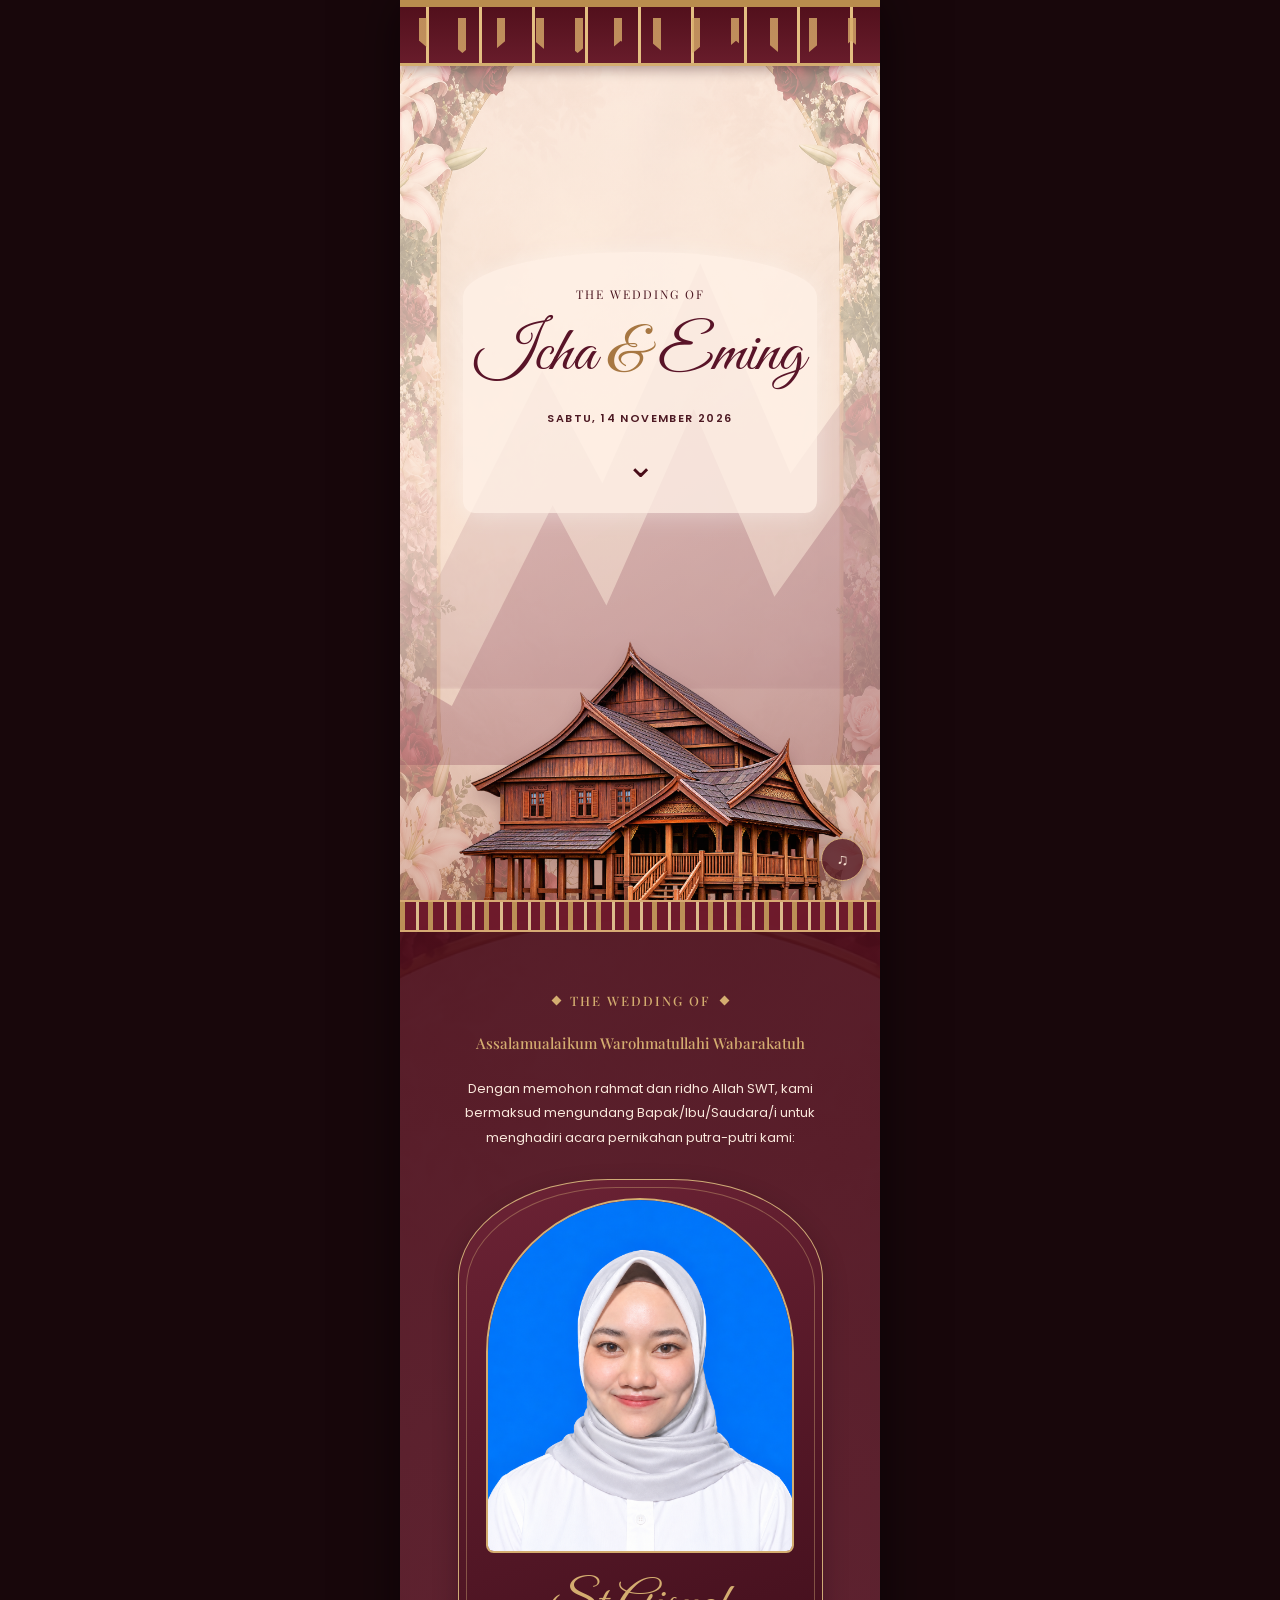
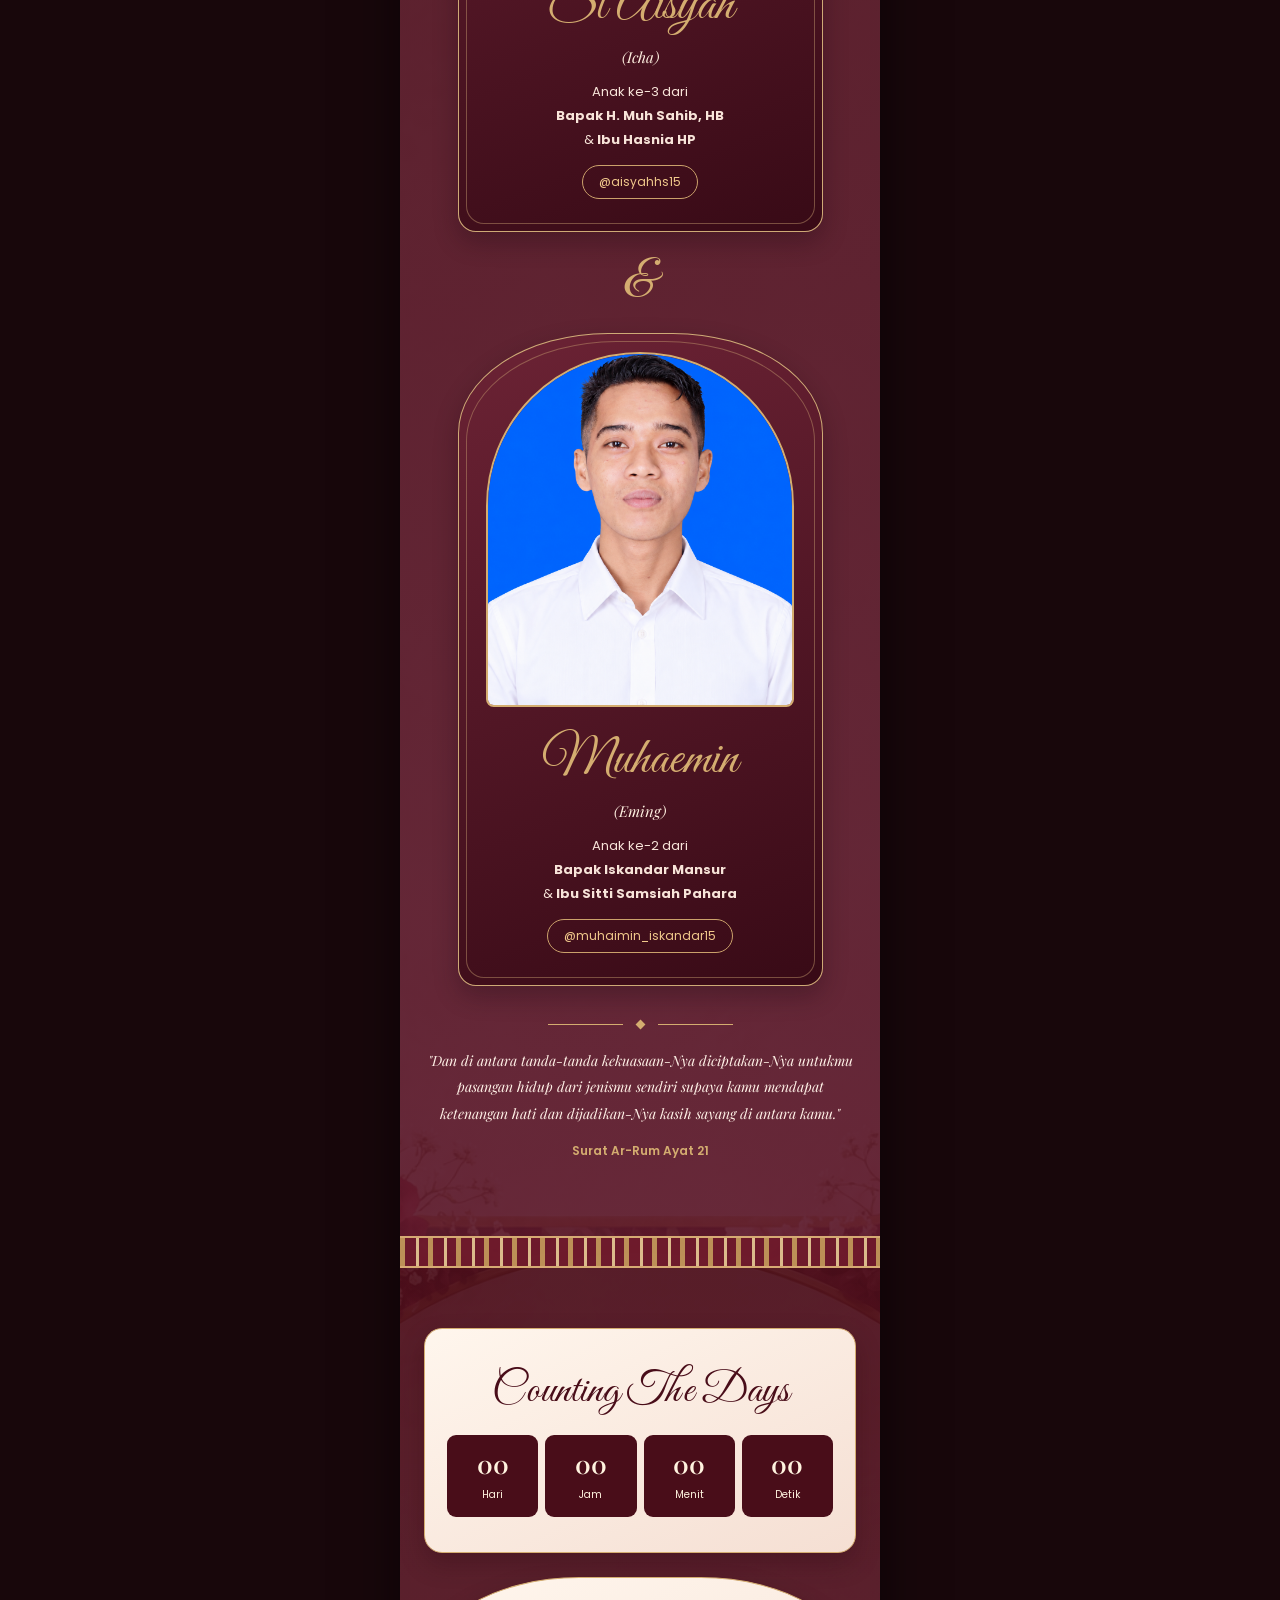
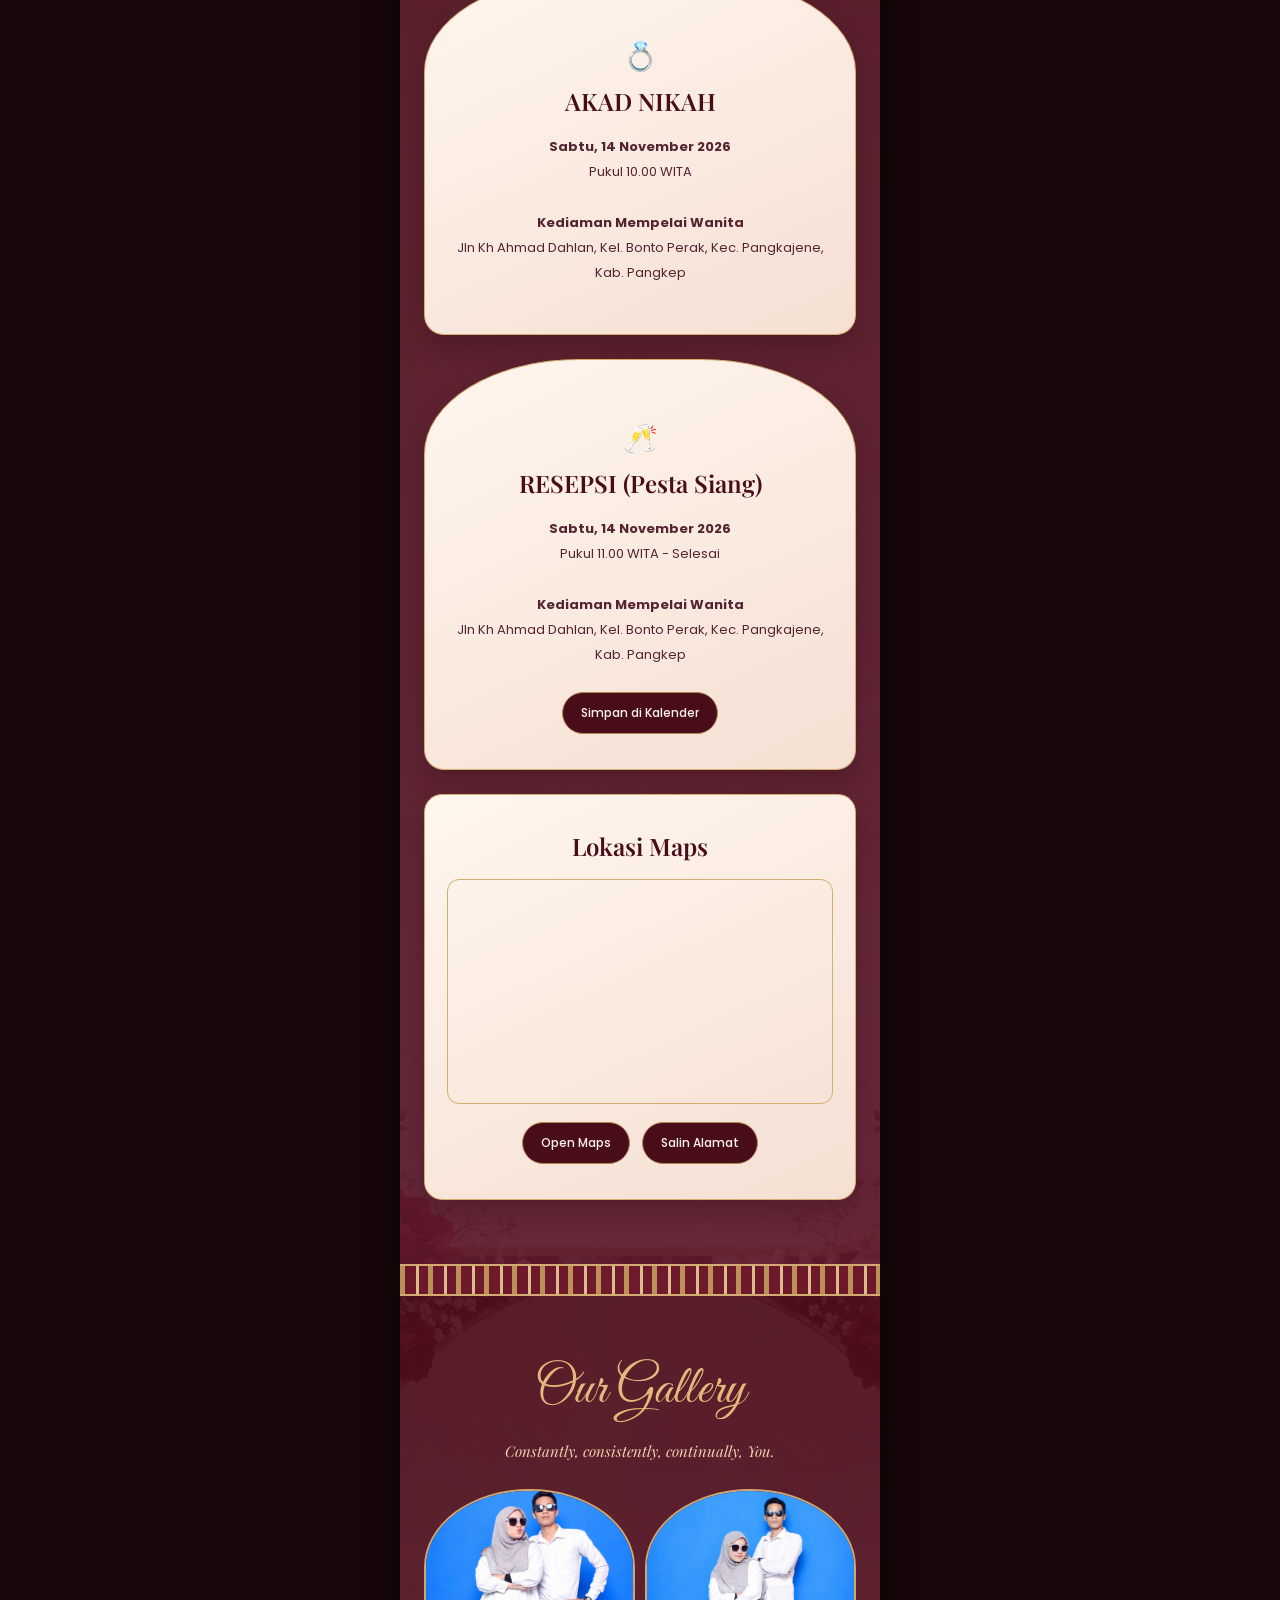
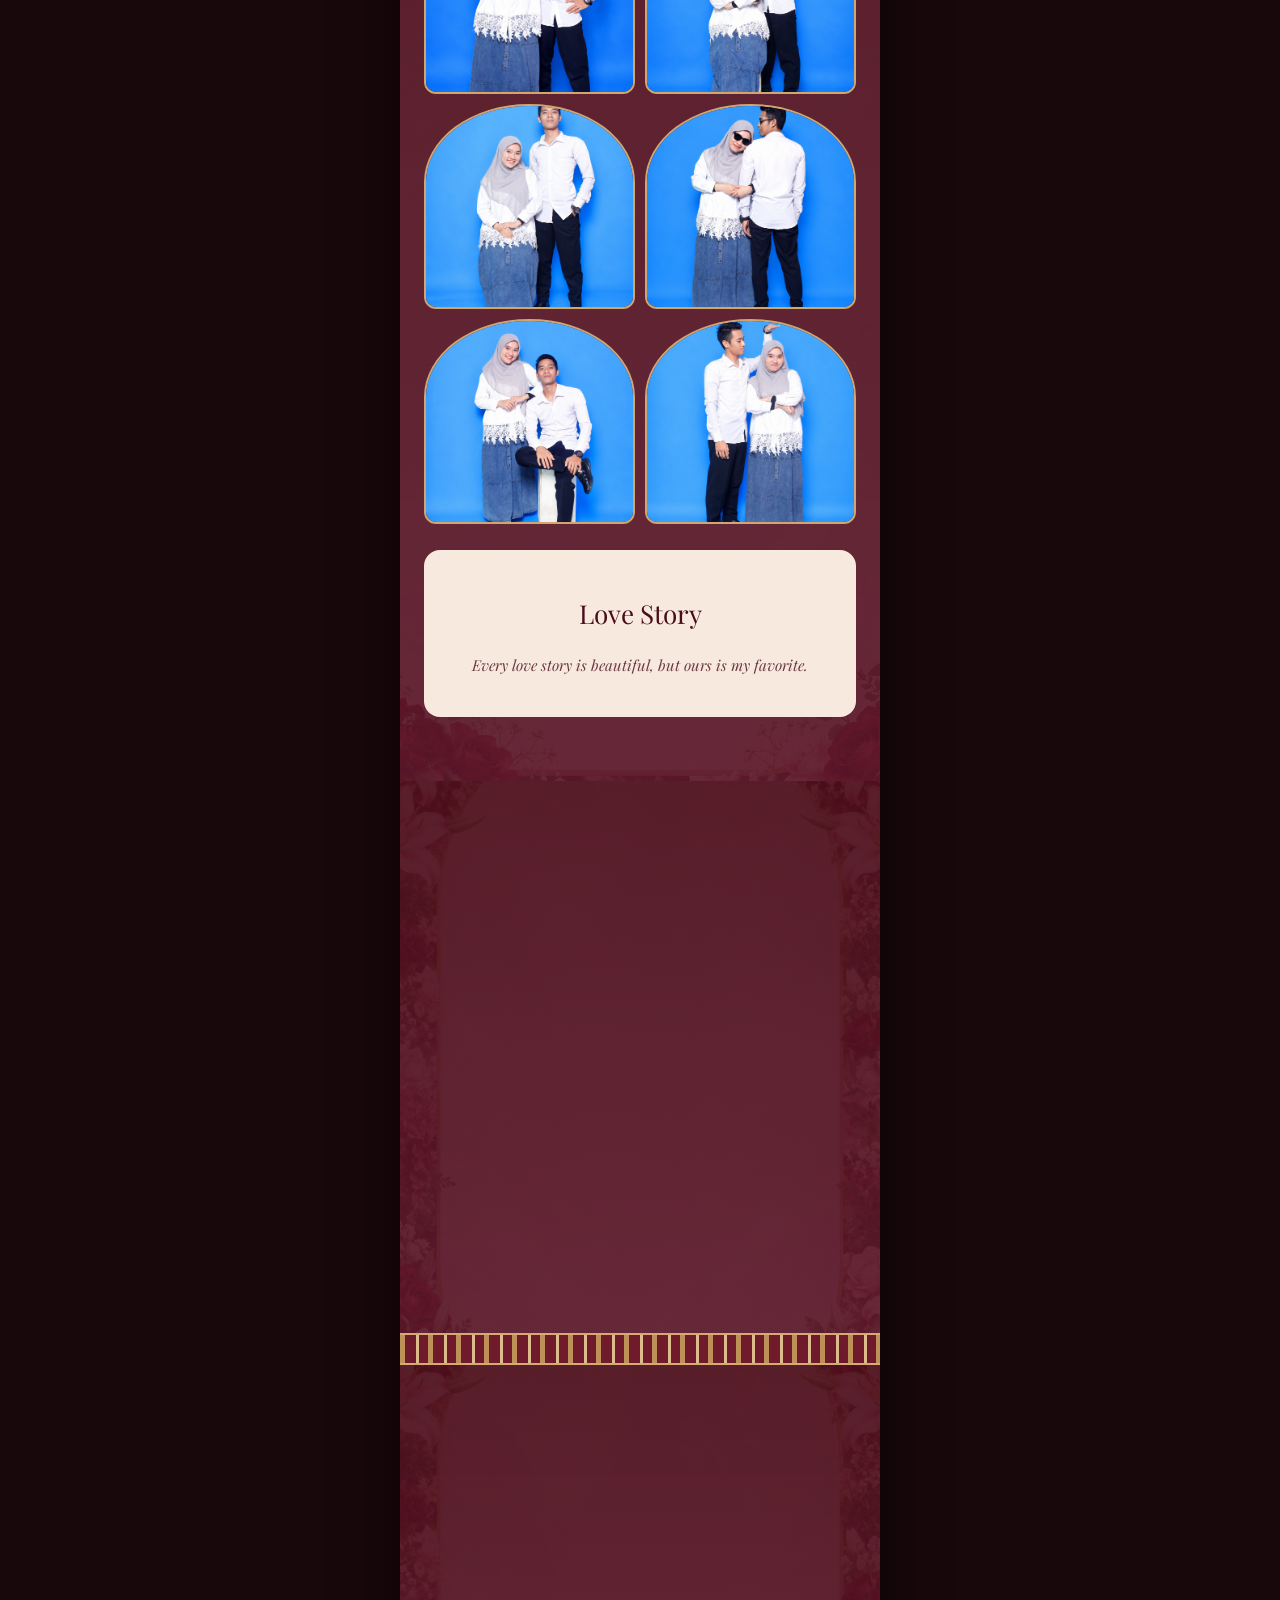
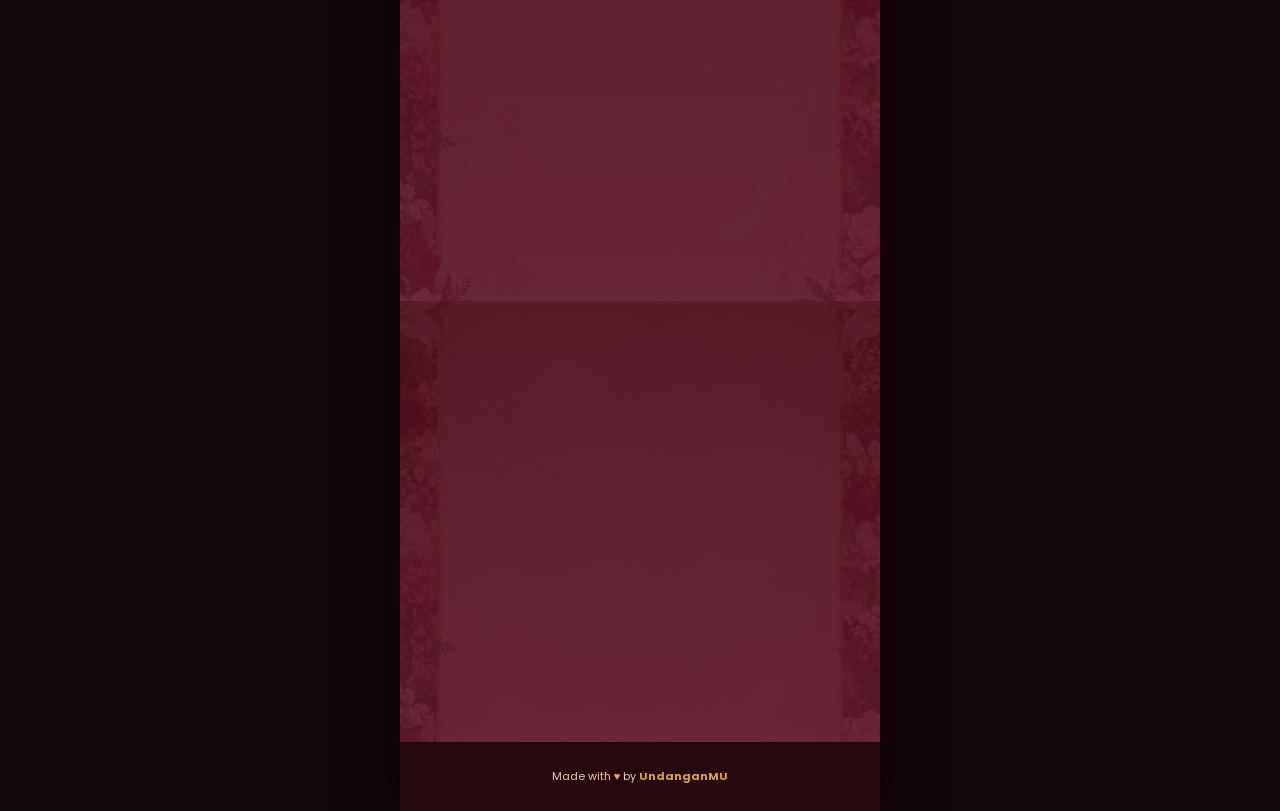
==== invitation.html @ 9a1033e1 "first commit" ====
<!DOCTYPE html>

<html lang="id">
<head>
<meta charset="utf-8"/>
<meta content="width=device-width, initial-scale=1.0" name="viewport"/>
<title>Undangan Pernikahan - Icha &amp; Eming</title>
<link href="./css/invitation.css" rel="stylesheet"/>
<meta content="#490c16" name="theme-color"/></head>
<body>
<!-- Preloader -->
<div id="preloader">
<div class="preloader-content">
<div class="preloader-initials">I &amp; E</div>
<div class="preloader-line"></div>
</div>
</div>
<div class="container invitation-shell"><section aria-label="Pembuka undangan" class="opening-scene"><div aria-hidden="true" class="traditional-band"></div><div aria-hidden="true" class="mountain-scene"><span class="mountain mountain-back"></span><span class="mountain mountain-front"></span></div><div class="opening-content"><p class="scene-label">The Wedding Of</p><h1>Icha <span>&amp;</span> Eming</h1><p class="scene-date">SABTU, 14 NOVEMBER 2026</p><a aria-label="Lihat informasi pasangan" class="scene-scroll" href="#couple">⌄</a></div><img alt="Ilustrasi rumah adat Bugis" class="scene-house" src="./assets/Ornate Bugis Stilt House Isolated.png"/></section>
<section class="main-invitation text-box" id="couple">
<div class="cultural-badge anim-pop" style="animation-delay: 0.2s">
<span class="diamond"></span>
<span class="badge-text">THE WEDDING OF</span>
<span class="diamond"></span>
</div>
<p class="greeting anim-pop" style="animation-delay: 0.4s">Assalamualaikum Warohmatullahi Wabarakatuh</p>
<p class="invitation-text anim-pop" style="animation-delay: 0.6s">
          Dengan memohon rahmat dan ridho Allah SWT, kami bermaksud mengundang Bapak/Ibu/Saudara/i untuk menghadiri acara pernikahan putra-putri kami:
        </p>
<!-- Profil Pengantin -->
<div class="profile-cards">
<!-- Mempelai Wanita -->
<div class="profile-card arch-photo-card anim-pop heritage-profile" style="animation-delay: 0.8s">
<div class="photo-wrapper">
<img alt="Icha" loading="lazy" src="./assets/icha.PNG"/>
</div>
<h2 class="name gold">St Aisyah</h2>
<p class="nickname">(Icha)</p>
<p class="desc">
              Anak ke-3 dari<br/>
<strong>Bapak H. Muh Sahib, HB</strong><br/>
              &amp; <strong>Ibu Hasnia HP</strong>
</p>
<div class="instagram-tag">@aisyahhs15</div>
</div>
<div class="and-symbol anim-pop" style="animation-delay: 1s">&amp;</div>
<!-- Mempelai Pria -->
<div class="profile-card arch-photo-card anim-pop heritage-profile" style="animation-delay: 1.2s">
<div class="photo-wrapper">
<img alt="Eming" loading="lazy" src="./assets/eming.PNG"/>
</div>
<h2 class="name gold">Muhaemin</h2>
<p class="nickname">(Eming)</p>
<p class="desc">
              Anak ke-2 dari<br/>
<strong>Bapak Iskandar Mansur</strong><br/>
              &amp; <strong>Ibu Sitti Samsiah Pahara</strong>
</p>
<div class="instagram-tag">@muhaimin_iskandar15</div>
</div>
</div>
<div class="divider-container anim-pop" style="animation-delay: 1.4s">
<div class="gold-line"></div>
<span class="diamond-large"></span>
<div class="gold-line"></div>
</div>
<p class="quote anim-pop" style="animation-delay: 1.6s">
          "Dan di antara tanda-tanda kekuasaan-Nya diciptakan-Nya untukmu pasangan hidup dari jenismu sendiri supaya kamu mendapat ketenangan hati dan dijadikan-Nya kasih sayang di antara kamu."
        </p>
<p class="surah anim-pop" style="animation-delay: 1.8s">Surat Ar-Rum Ayat 21</p>
</section>
<!-- Menuju Hari Bahagia -->
<section class="events-section">
<div class="section-card anim-pop" style="animation-delay: 0.2s">
<h2 class="heading">Counting The Days</h2>
<div class="countdown">
<div><span id="days">00</span><small>Hari</small></div>
<div><span id="hours">00</span><small>Jam</small></div>
<div><span id="minutes">00</span><small>Menit</small></div>
<div><span id="seconds">00</span><small>Detik</small></div>
</div>
</div>
<!-- Akad & Resepsi -->
<div class="section-card arch-event-card anim-pop" style="animation-delay: 0.4s">
<div class="event-icon">💍</div>
<h2 class="heading">AKAD NIKAH</h2>
<p class="event-detail">
<strong>Sabtu, 14 November 2026</strong><br/>
            Pukul 10.00 WITA<br/><br/>
<strong>Kediaman Mempelai Wanita</strong><br/>
            Jln Kh Ahmad Dahlan, Kel. Bonto Perak, Kec. Pangkajene, Kab. Pangkep
          </p>
</div>
<div class="section-card arch-event-card anim-pop" style="animation-delay: 0.6s">
<div class="event-icon">🥂</div>
<h2 class="heading">RESEPSI (Pesta Siang)</h2>
<p class="event-detail">
<strong>Sabtu, 14 November 2026</strong><br/>
            Pukul 11.00 WITA - Selesai<br/><br/>
<strong>Kediaman Mempelai Wanita</strong><br/>
            Jln Kh Ahmad Dahlan, Kel. Bonto Perak, Kec. Pangkajene, Kab. Pangkep
          </p>
<a class="calendar-button" href="https://calendar.google.com/calendar/render?action=TEMPLATE&amp;text=Pernikahan%20Icha%20%26%20Eming&amp;dates=20261114T020000Z%2F20261114T060000Z&amp;details=Menghadiri%20acara%20Pernikahan%20Icha%20%26%20Eming&amp;location=Jln%20Kh%20Ahmad%20Dahlan%2C%20Kel.%20Bonto%20Perak%2C%20Kec.%20Pangkajene%2C%20Kab.%20Pangkep" rel="noopener noreferrer" target="_blank">Simpan di Kalender</a>
</div>
<div class="section-card anim-pop" style="animation-delay: 0.8s">
<h2 class="heading">Lokasi Maps</h2>
<iframe allowfullscreen="" class="map" loading="lazy" src="https://maps.google.com/maps?q=Jalan%20KH%20Ahmad%20Dahlan%20Pangkajene&amp;t=&amp;z=15&amp;ie=UTF8&amp;iwloc=&amp;output=embed"></iframe>
<a class="map-button" href="https://www.google.com/maps/search/?api=1&amp;query=Jln+KH+Ahmad+Dahlan+Bonto+Perak+Pangkajene+Pangkep" rel="noopener noreferrer" target="_blank">Open Maps</a>
<button class="copy-address-button" id="copyAddress">Salin Alamat</button>
</div>
</section>
<!-- Love Story & Gallery -->
<section class="love-story-section">
<h1 class="moment-heading anim-pop">Our Gallery</h1>
<p class="story-quote anim-pop" style="margin-bottom: 20px;">Constantly, consistently, continually, You.</p>
<div class="story-grid anim-pop" style="animation-delay: 0.2s">
<div class="story-img"><img alt="Story 1" loading="lazy" src="./assets/gal1.PNG"/></div>
<div class="story-img"><img alt="Story 2" loading="lazy" src="./assets/gal2.PNG"/></div>
<div class="story-img"><img alt="Story 3" loading="lazy" src="./assets/gal3.PNG"/></div>
<div class="story-img"><img alt="Story 4" loading="lazy" src="./assets/gal4.PNG"/></div>
<div class="story-img"><img alt="Story 4" loading="lazy" src="./assets/gal5.PNG"/></div>
<div class="story-img"><img alt="Story 4" loading="lazy" src="./assets/gal6.PNG"/></div>
</div>
<div class="story-text-card anim-pop" style="animation-delay: 0.4s">
<h2 class="heading-story">Love Story</h2>
<p class="story-quote">Every love story is beautiful, but ours is my favorite.</p>
</div>
</section>
<!-- RSVP -->
<section class="rsvp-section card-wrapper">
<div class="section-card anim-pop">
<h2 class="rsvp-heading">Best Wishes</h2>
<form id="rsvpForm">
<input id="name" placeholder="Nama Tamu" required="" type="text"/>
<textarea id="message" placeholder="Tulis ucapan..." required=""></textarea>
<button type="submit">Kirim Ucapan</button>
</form><div aria-live="polite" class="wishes-list" id="wishesList"></div>
</div>
</section>
<!-- Wedding Gift -->
<section class="gift-section">
<h2 class="gift-heading anim-pop" style="animation-delay: 0.2s">Wedding Gift</h2>
<p class="invitation-text anim-pop" style="margin-bottom: 25px;">Bagi bapak/ibu/saudara/i yang ingin mengirimkan hadiah pernikahan, dapat melalui nomor rekening di bawah ini:</p>
<div class="gift-list">
<div class="gift-item anim-pop" style="animation-delay: 0.4s">
<img alt="BSI" class="bank-logo" loading="lazy" src="./assets/bsi.png">
<div class="bank-info">
<p class="account-number" id="rek1">7327513731</p>
<p class="bank-name">St Aisyah</p>
<button onclick="copyRekening('rek1')">Salin Rekening</button>
</div>
</img></div>
</div>
</section>
<!-- Closing -->
<div class="closing-wrapper">
<div class="closing-card anim-pop">
<p>Merupakan suatu kebahagiaan dan kehormatan bagi kami, apabila Bapak/Ibu/Saudara/i berkenan hadir dan memberikan doa restu kepada kami.</p>
<p style="margin-top:20px; font-weight: 600;">KAMI YANG BERBAHAGIA</p>
<div class="closing-names">
<span class="gold-text">Icha &amp; Eming</span>
</div>
</div>
</div>
<footer class="site-footer">
<p>Made with <span class="love">♥</span> by <strong style="color:#dca43b;">UndanganMU</strong></p>
</footer>
</div>
<audio id="bgMusic" loop="">
<source src="assets/audio.mp3" type="audio/mpeg"/>
</audio>
<button aria-label="Aktifkan atau nonaktifkan musik" id="soundToggle" type="button">🔊</button>


<script defer="" src="./invitation.js"></script></body>
</html>
---- css/invitation.css ----
@import url('https://fonts.googleapis.com/css2?family=Great+Vibes&family=Playfair+Display:wght@400;500;600;700&family=Poppins:wght@300;400;500;600&display=swap');
:root {
  --wine:#490d19;
  --wine2:#6b1a2c;
  --dark:#25070d;
  --cream:#fff1e7;
  --paper:#f8e9df;
  --gold:#d4ad70;
  --ink:#4d1923;
}

* {
  box-sizing:border-box;
}

html {
  scroll-behavior:smooth;
}

body {
  margin:0;
  background:#18070b;
  color:var(--cream);
  font-family:Poppins,sans-serif;
  overflow-x:hidden;
}

button,input,textarea {
  font:inherit;
}

button,a {
  -webkit-tap-highlight-color:transparent;
}

img {
  max-width:100%;
}

.container {
  max-width:480px;
  width:100%;
  margin:auto;
  overflow:hidden;
  background:linear-gradient(180deg,#490d19,#641a2b 33%,#420c18 70%,#29070e);
  box-shadow:0 0 50px #0008;
  position:relative;
  isolation:isolate;
}

.container>section,.closing-wrapper {
  position:relative;
  isolation:isolate;
}

/* Motif dekoratif terinspirasi budaya Bugis (bukan motif historis spesifik) */
.traditional-band {
  height:66px;
  position:absolute;
  left:0;
  right:0;
  top:0;
  z-index:5;
  background:repeating-linear-gradient(90deg,transparent 0 26px,#e4bf82 26px 29px,transparent 29px 53px),linear-gradient(#52101c,#681c2b);
  border-top:7px solid #b98d4e;
  border-bottom:3px solid #d4ad70;
  box-shadow:0 4px 12px #26040a55;
}

.traditional-band:after {
  content:"";
  position:absolute;
  inset:11px 0 10px;
  background:repeating-linear-gradient(90deg,transparent 0 19px,#d8ac6a 19px 27px,transparent 27px 39px);
  clip-path:polygon(0 0,100% 0,100% 65%,97% 100%,94% 65%,91% 100%,88% 65%,85% 100%,82% 65%,79% 100%,76% 65%,73% 100%,70% 65%,67% 100%,64% 65%,61% 100%,58% 65%,55% 100%,52% 65%,49% 100%,46% 65%,43% 100%,40% 65%,37% 100%,34% 65%,31% 100%,28% 65%,25% 100%,22% 65%,19% 100%,16% 65%,13% 100%,10% 65%,7% 100%,4% 65%,1% 100%);
  opacity:.8;
}

.opening-scene {
  min-height:100svh;
  display:flex;
  align-items:center;
  justify-content:center;
  text-align:center;
  background:linear-gradient(#ffeedc 10%,#f7dcc7 70%,#d9aa8f);
  color:var(--ink);
  overflow:hidden;
}

.opening-scene:before {
  content:"";
  inset:0;
  position:absolute;
  background:linear-gradient(transparent 0%,#fff3e999 60%,#5e152b33 100%),url('../assets/Romantic Floral Archway Border.png') center/100% 100% no-repeat;
  opacity:.44;
  z-index:0;
}

.mountain-scene {
  position:absolute;
  inset:8% 0 15%;
  overflow:hidden;
  z-index:0;
  opacity:.55;
}

.mountain {
  position:absolute;
  left:-20%;
  width:140%;
  height:63%;
  bottom:6%;
  clip-path:polygon(0 100%,12% 72%,22% 81%,37% 35%,45% 58%,58% 13%,70% 56%,83% 28%,100% 100%);
  background:linear-gradient(145deg,#d7a7a2,#865061);
}

.mountain-back {
  transform:translateY(-14%) scale(1.12);
  filter:blur(2px);
  opacity:.38;
}

.mountain-front {
  background:linear-gradient(145deg,#b26b7a,#6d2a3e);
  opacity:.55;
  transform:translateY(15%);
}

.opening-content {
  position:relative;
  z-index:2;
  margin:-15vh 20px 0;
  padding:22px 12px;
  background:#fff1e7c9;
  border-radius:48% 48% 12px 12px/17% 17% 12px 12px;
  min-width:70%;
  box-shadow:0 2px 25px #fff6;
}

.scene-label {
  font:12px 'Playfair Display',serif;
  letter-spacing:2px;
  text-transform:uppercase;
}

.opening-content h1 {
  font:clamp(42px,11vw,65px) 'Great Vibes',cursive;
  margin:8px 0 15px;
  color:#591428;
}

.opening-content h1 span {
  color:#a77742;
}

.scene-date {
  font:600 11px Poppins,sans-serif;
  letter-spacing:1.4px;
}

.scene-scroll {
  display:inline-block;
  color:var(--wine);
  font-size:35px;
  text-decoration:none;
  animation:bob 2s infinite;
}

@keyframes bob {
  50% {
    transform:translateY(7px);
  }

}

.scene-house {
  position:absolute;
  bottom:-3%;
  width:93%;
  max-height:32%;
  object-fit:contain;
  object-position:bottom;
  z-index:2;
  filter:drop-shadow(0 8px 8px #3c0d173b);
}

/* All sections share a softly floral editorial composition */
.main-invitation,.events-section,.love-story-section,.rsvp-section,.gift-section,.closing-wrapper {
  padding:92px 24px 64px;
  text-align:center;
}

.main-invitation:before,.events-section:before,.love-story-section:before,.rsvp-section:before,.gift-section:before,.closing-wrapper:before {
  content:"";
  position:absolute;
  inset:0;
  z-index:-1;
  pointer-events:none;
  background:linear-gradient(180deg,#4a0d1aeb,#59172ae9),url('../assets/Romantic Floral Archway Border.png') center/cover;
}

.main-invitation:after,.events-section:after,.love-story-section:after,.gift-section:after {
  content:"";
  position:absolute;
  left:0;
  right:0;
  top:0;
  height:28px;
  background:repeating-linear-gradient(90deg,#c69b5c 0 5px,#711b2d 5px 16px,#e8c995 16px 19px,#711b2d 19px 28px);
  border-top:2px solid #e2b77b;
  border-bottom:2px solid #e2b77b;
  opacity:.92;
}

.cultural-badge {
  display:flex;
  align-items:center;
  justify-content:center;
  gap:10px;
  margin-bottom:22px;
}

.badge-text {
  font:500 13px 'Playfair Display',serif;
  letter-spacing:2px;
  color:var(--gold);
}

.diamond,.diamond-large {
  height:7px;
  width:7px;
  transform:rotate(45deg);
  background:var(--gold);
}

.greeting {
  font:500 15px 'Playfair Display',serif;
  color:var(--gold);
  line-height:1.7;
}

.invitation-text {
  font-size:13px;
  line-height:1.9;
  color:#f9e7db;
  margin:20px auto 28px;
  max-width:370px;
}

.profile-cards {
  display:flex;
  flex-direction:column;
  align-items:center;
  gap:18px;
}

/* KARTU PENGANTIN */
.profile-card {
  width: 100%;
  max-width: 365px;
  padding: 18px 14px 32px;

  background: linear-gradient(
    160deg,
    #6c2335,
    #380a16
  );

  border: 1px solid #ceaa76;
  border-radius:
    150px 150px 18px 18px /
    100px 100px 18px 18px;

  box-shadow: 0 10px 24px #1c05124d;
  position: relative;
  overflow: hidden;
}

.profile-card:before {
  content:"";
  position:absolute;
  inset:7px;
  border:1px solid #c39b6e77;
  border-radius:inherit;
  pointer-events:none;
}

/* BINGKAI FOTO PENGANTIN */
.photo-wrapper {
  width: 92%;
  height: 355px;
  margin: 0 auto 20px;

  position: relative;
  overflow: hidden;

  border: 2px solid var(--gold);
  border-radius: 160px 160px 8px 8px;

  background-color: #761b30;
}

/* FOTO MEMENUHI BINGKAI */
.photo-wrapper img {
  display: block;
  width: 100%;
  height: 100%;

  object-fit: cover;
  object-position: center 25%;
}

.name,.closing-names .gold-text {
  font:clamp(39px,10vw,53px) 'Great Vibes',cursive;
  color:var(--gold);
  margin:8px 0;
}

.nickname {
  font:italic 15px 'Playfair Display',serif;
  margin:0;
  color:#fff0e0;
}

.desc {
  font:13px/1.85 Poppins,sans-serif;
  color:#f8e4d9;
}

.instagram-tag {
  display:inline-block;
  padding:7px 16px;
  border-radius:30px;
  border:1px solid #cba16b;
  color:#f1c98c;
  font-size:12px;
}

.and-symbol {
  font:52px 'Great Vibes',cursive;
  color:var(--gold);
}

.divider-container {
  display:flex;
  align-items:center;
  justify-content:center;
  gap:14px;
  margin:35px auto 20px;
}

.gold-line {
  width:75px;
  height:1px;
  background:var(--gold);
}

.quote {
  font:italic 14px/1.9 'Playfair Display',serif;
  color:#fff0e6;
}

.surah {
  color:var(--gold);
  font:600 12px Poppins,sans-serif;
}

.events-section {
  display:flex;
  flex-direction:column;
  align-items:stretch;
  gap:24px;
  background:#4d111f;
}

.section-card {
  position:relative;
  background:linear-gradient(155deg,#fff6ed,#f5dfd3);
  color:var(--ink);
  border:1px solid var(--gold);
  border-radius:18px;
  padding:35px 22px;
  box-shadow:0 11px 25px #21040b42;
}

.events-section .section-card:nth-child(2),.events-section .section-card:nth-child(3) {
  border-radius:155px 155px 20px 20px/95px 95px 20px 20px;
  padding-top:58px;
}

.heading,.rsvp-heading {
  font:600 24px 'Playfair Display',serif;
  color:var(--wine);
  margin:0 0 17px;
}

.events-section .section-card:first-child .heading {
  font:43px 'Great Vibes',cursive;
}

.event-icon {
  font-size:28px;
  margin-bottom:7px;
}

.event-detail {
  font:13px/1.95 Poppins,sans-serif;
  color:#552431;
}

.countdown {
  display:grid;
  grid-template-columns:repeat(4,minmax(0,1fr));
  gap:7px;
}

.countdown div {
  border-radius:9px;
  background:var(--wine);
  padding:12px 2px;
  color:#fff3df;
}

.countdown span {
  display:block;
  font:600 clamp(18px,5vw,25px) 'Playfair Display',serif;
}

.countdown small {
  font-size:10px;
}

.map {
  width:100%;
  height:225px;
  border:1px solid var(--gold);
  border-radius:12px;
}

.calendar-button,.map-button,.copy-address-button,.gift-item button,#rsvpForm button {
  display:inline-block;
  border:1px solid #b18a50;
  background:var(--wine);
  color:#fff3e7;
  text-decoration:none;
  border-radius:28px;
  padding:11px 18px;
  margin:11px 4px 0;
  font-weight:500;
  font-size:12px;
  cursor:pointer;
  max-width:100%;
}

.love-story-section {
  background:#4b1020;
}

.moment-heading,.gift-heading {
  font:54px 'Great Vibes',cursive;
  color:#e3b77d;
  font-weight:400;
  margin:0 0 10px;
}

.story-quote {
  font:italic 15px/1.6 'Playfair Display',serif;
  color:#f2cfab;
}

.story-grid {
  display:grid;
  grid-template-columns:repeat(2,minmax(0,1fr));
  gap:10px;
  margin:26px 0;
}

.story-img {
  height:205px;
  overflow:hidden;
  border-radius:105px 105px 12px 12px/78px 78px 12px 12px;
  border:2px solid #d0a56e;
  background:#a46e75;
}

.story-img img {
  height:100%;
  width:100%;
  object-fit:cover;
}

.story-text-card {
  background:#f8e9df;
  border-radius:16px;
  padding:25px;
  color:var(--ink);
}

.heading-story {
  font:26px 'Playfair Display',serif;
  color:var(--wine);
}

.story-text-card .story-quote {
  color:#6d3a43;
}

.rsvp-section .section-card {
  border-radius:24px;
}

.rsvp-heading {
  font:45px 'Great Vibes',cursive;
}

.rsvp-section #rsvpForm {
  display:flex;
  flex-direction:column;
  gap:12px;
}

.rsvp-section input,.rsvp-section textarea {
  width:100%;
  border:1px solid #d2b69d;
  border-radius:10px;
  background:#fffdfb;
  color:#43131c;
  padding:13px;
  font-size:13px;
}

.rsvp-section textarea {
  min-height:108px;
  resize:vertical;
}

.wishes-list {
  margin-top:18px;
  display:grid;
  gap:10px;
  text-align:left;
}

.wish {
  background:#fffaf4;
  border-left:3px solid var(--gold);
  padding:12px;
  border-radius:6px;
  color:var(--wine);
  font-size:13px;
}

.wish p {
  margin:5px 0 0;
  overflow-wrap:anywhere;
}

.gift-section {
  background:#4b1020;
}

.gift-item {
  background: linear-gradient(160deg, #6c2335, #380a16);
  color: #ffffff;
  border-radius: 18px;
  border: 1px solid var(--gold);
  padding: 25px 15px;
}

.gift-item button {
  color: #ffffff;
  background: #5b1623;
  border: 1px solid var(--gold);
}

.bank-logo {
  max-width:115px;
  max-height:45px;
  object-fit:contain;
}

.account-number {
  font: 600 23px 'Playfair Display', serif;
  letter-spacing: 1px;
  margin: 12px 0 4px;
  color: #ffffff;
}

.bank-name {
  margin: 0;
  font-size: 14px;
  color: #ffffff;
}

.closing-wrapper {
  background:#3a0a15;
}

.closing-card {
  border:1px solid var(--gold);
  border-radius:20px;
  padding:36px 24px;
  background:#591927dc;
}

.closing-card p {
  font:13px/1.9 Poppins,sans-serif;
}

.site-footer {
  text-align:center;
  background:#25070d;
  padding:15px;
  color:#edc7b8;
  font-size:11px;
}

.site-footer .love {
  color:#e4a87c;
}

#soundToggle {
  position:fixed;
  bottom:19px;
  right:max(16px,calc((100vw - 480px)/2 + 16px));
  z-index:100;
  border-radius:50%;
  width:43px;
  height:43px;
  display:grid;
  place-items:center;
  background:var(--wine);
  color:#fff0df;
  border:1px solid var(--gold);
  box-shadow:0 4px 15px #1d07127a;
  cursor:pointer;
}

#preloader {
  position:fixed;
  inset:0;
  z-index:1000;
  background:#2d0710;
  display:grid;
  place-items:center;
  transition:opacity .6s,visibility .6s;
}

#preloader.fade-out {
  opacity:0;
  visibility:hidden;
  pointer-events:none;
}

.preloader-content {
  text-align:center;
}

.preloader-initials {
  font:68px 'Great Vibes',cursive;
  color:var(--gold);
}

.preloader-line {
  width:80px;
  height:1px;
  background:var(--gold);
  margin:auto;
}

.anim-pop {
  opacity:0;
  transform:translateY(24px);
  transition:opacity .85s ease,transform .85s ease;
}

.anim-pop.show {
  opacity:1;
  transform:translateY(0);
}

@media(max-width:360px) {
  .main-invitation,.events-section,.love-story-section,.rsvp-section,.gift-section,.closing-wrapper {
    padding-left:15px;
    padding-right:15px;
  }

  .photo-wrapper {
    height:230px;
  }

}

@media(prefers-reduced-motion:reduce) {
  *,*:before,*:after {
    scroll-behavior:auto!important;
    animation:none!important;
    transition:none!important;
  }

  .anim-pop {
    opacity:1;
    transform:none;
  }

}

/* =============================================
   PENYEMPURNAAN VISUAL & AKSESIBILITAS
   Diletakkan terakhir agar menimpa aturan lama.
   ============================================= */

/* Jaga teks panjang tidak melewati kartu. */
.profile-card,
.section-card,
.closing-card {
  overflow-wrap: anywhere;
}

/* Fokus keyboard tetap terlihat. */
a:focus-visible,
button:focus-visible,
input:focus-visible,
textarea:focus-visible {
  outline: 3px solid #edc78e;
  outline-offset: 3px;
}

/* Jarak tulisan lebih lega pada layar kecil. */
@media (max-width: 390px) {
  .opening-content {
    min-width: 0;
    width: calc(100% - 40px);
  }

  .opening-content h1 {
    font-size: clamp(39px, 11vw, 54px);
  }

  .profile-card {
    padding-inline: 16px;
  }

  .countdown {
    gap: 5px;
  }
}

/* Perbaikan kartu saat layar HP lebih lebar. */
@media (min-width: 481px) {
  .container {
    min-height: 100vh;
  }
}
/* RESPONSIVE HP */
@media (max-width: 360px) {
  .photo-wrapper {
    width: 94%;
    height: 320px;
  }
}
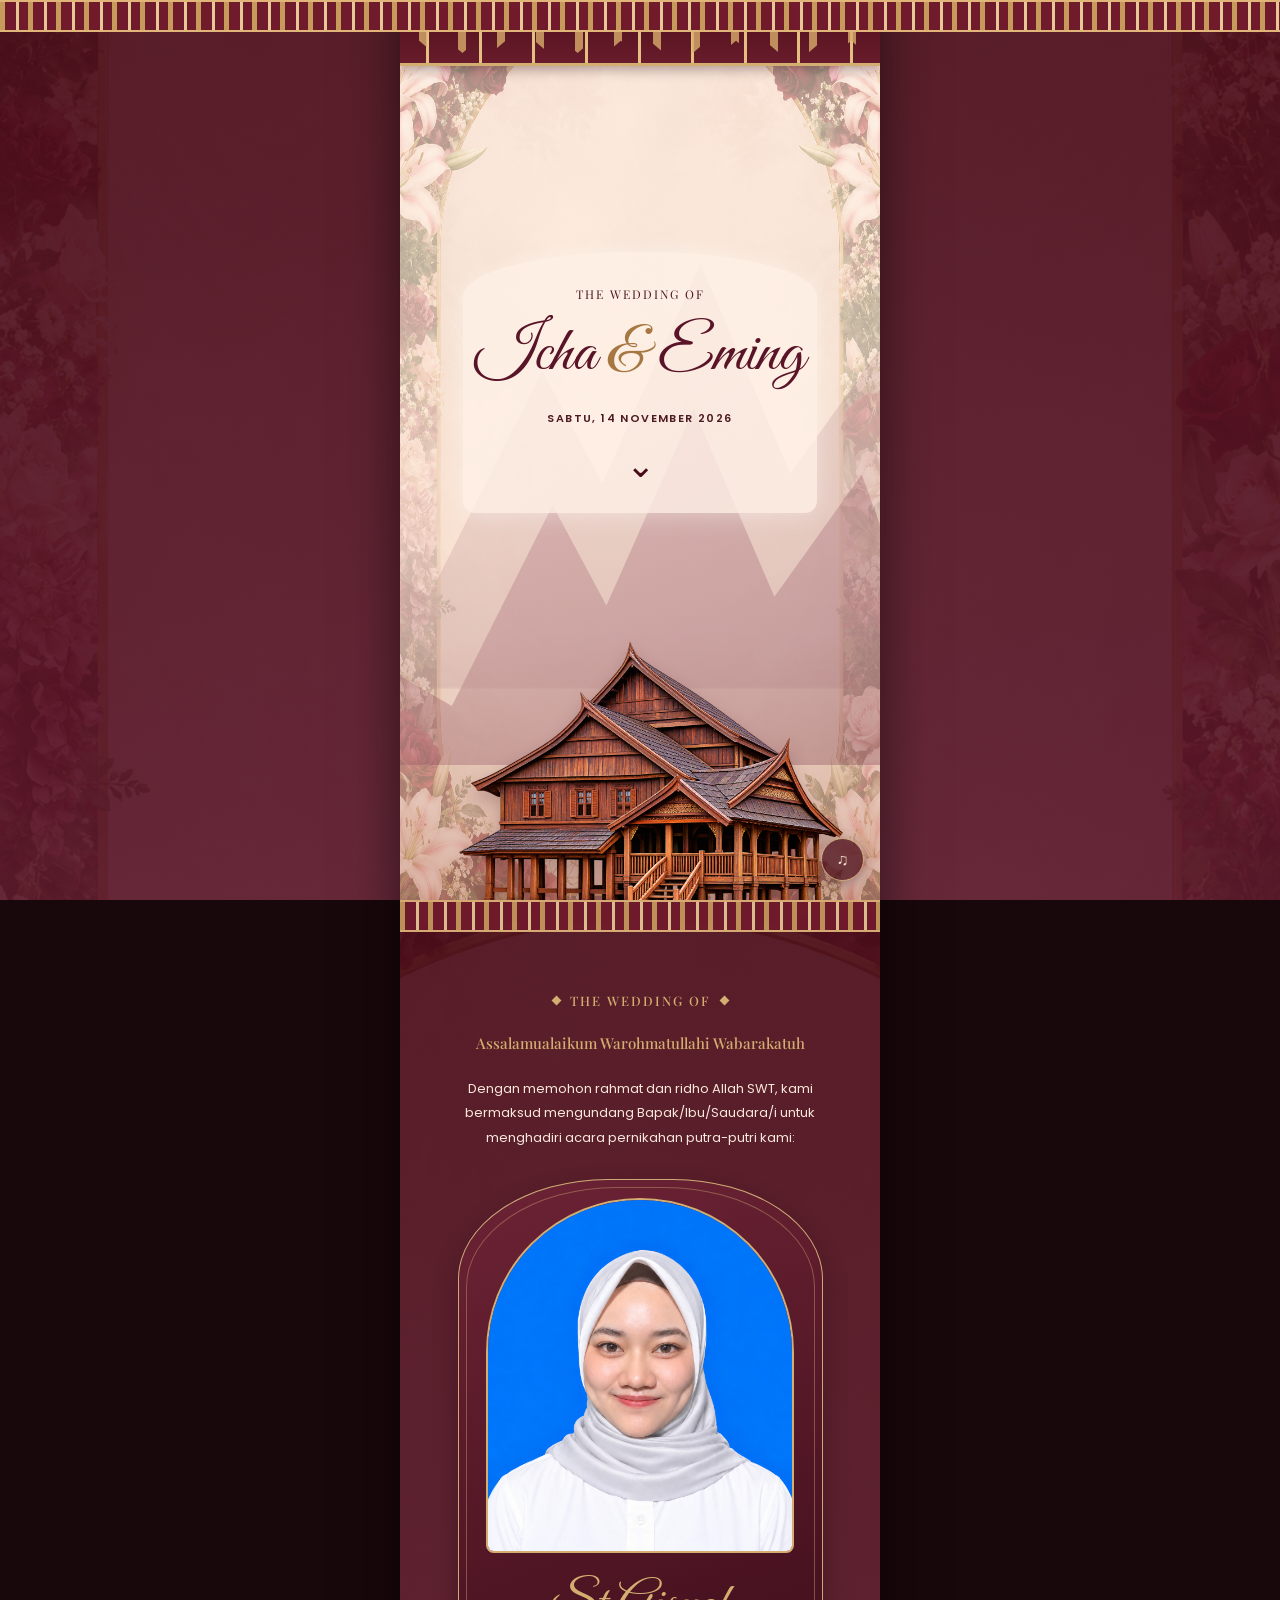
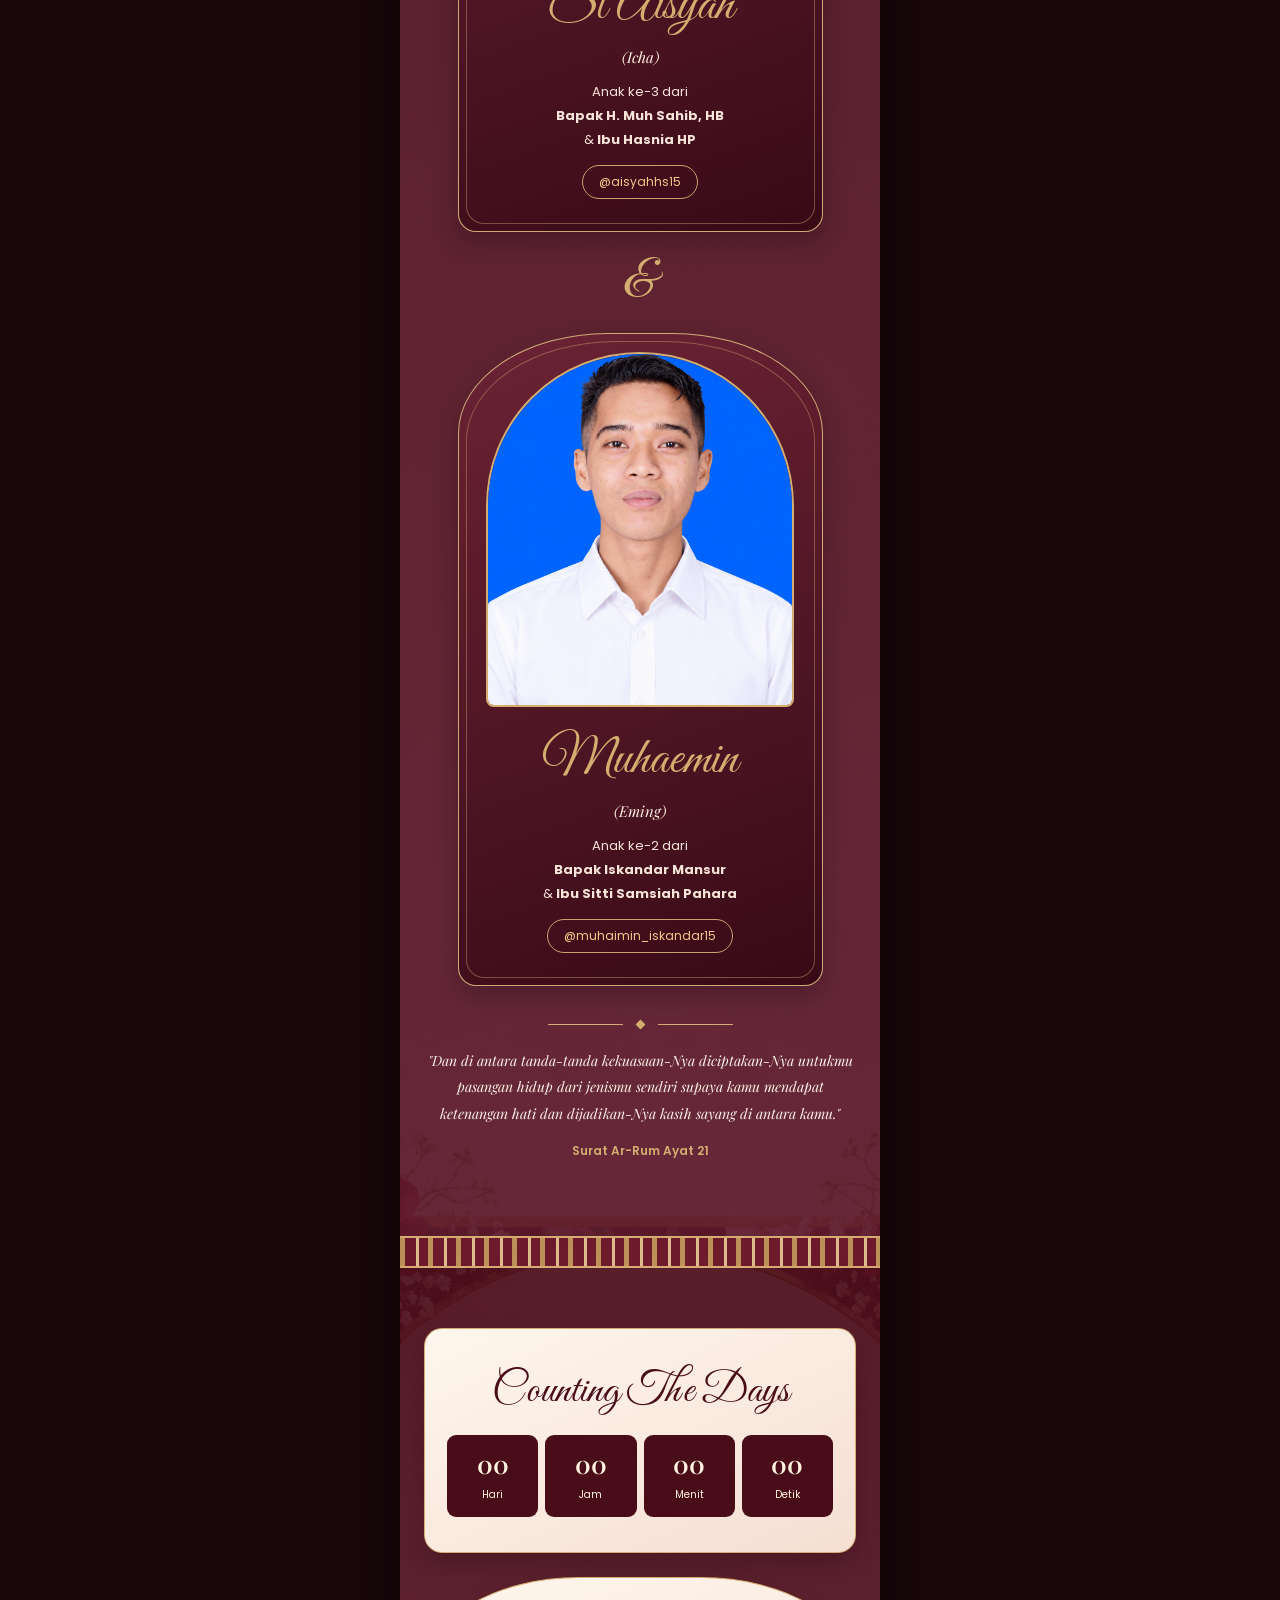
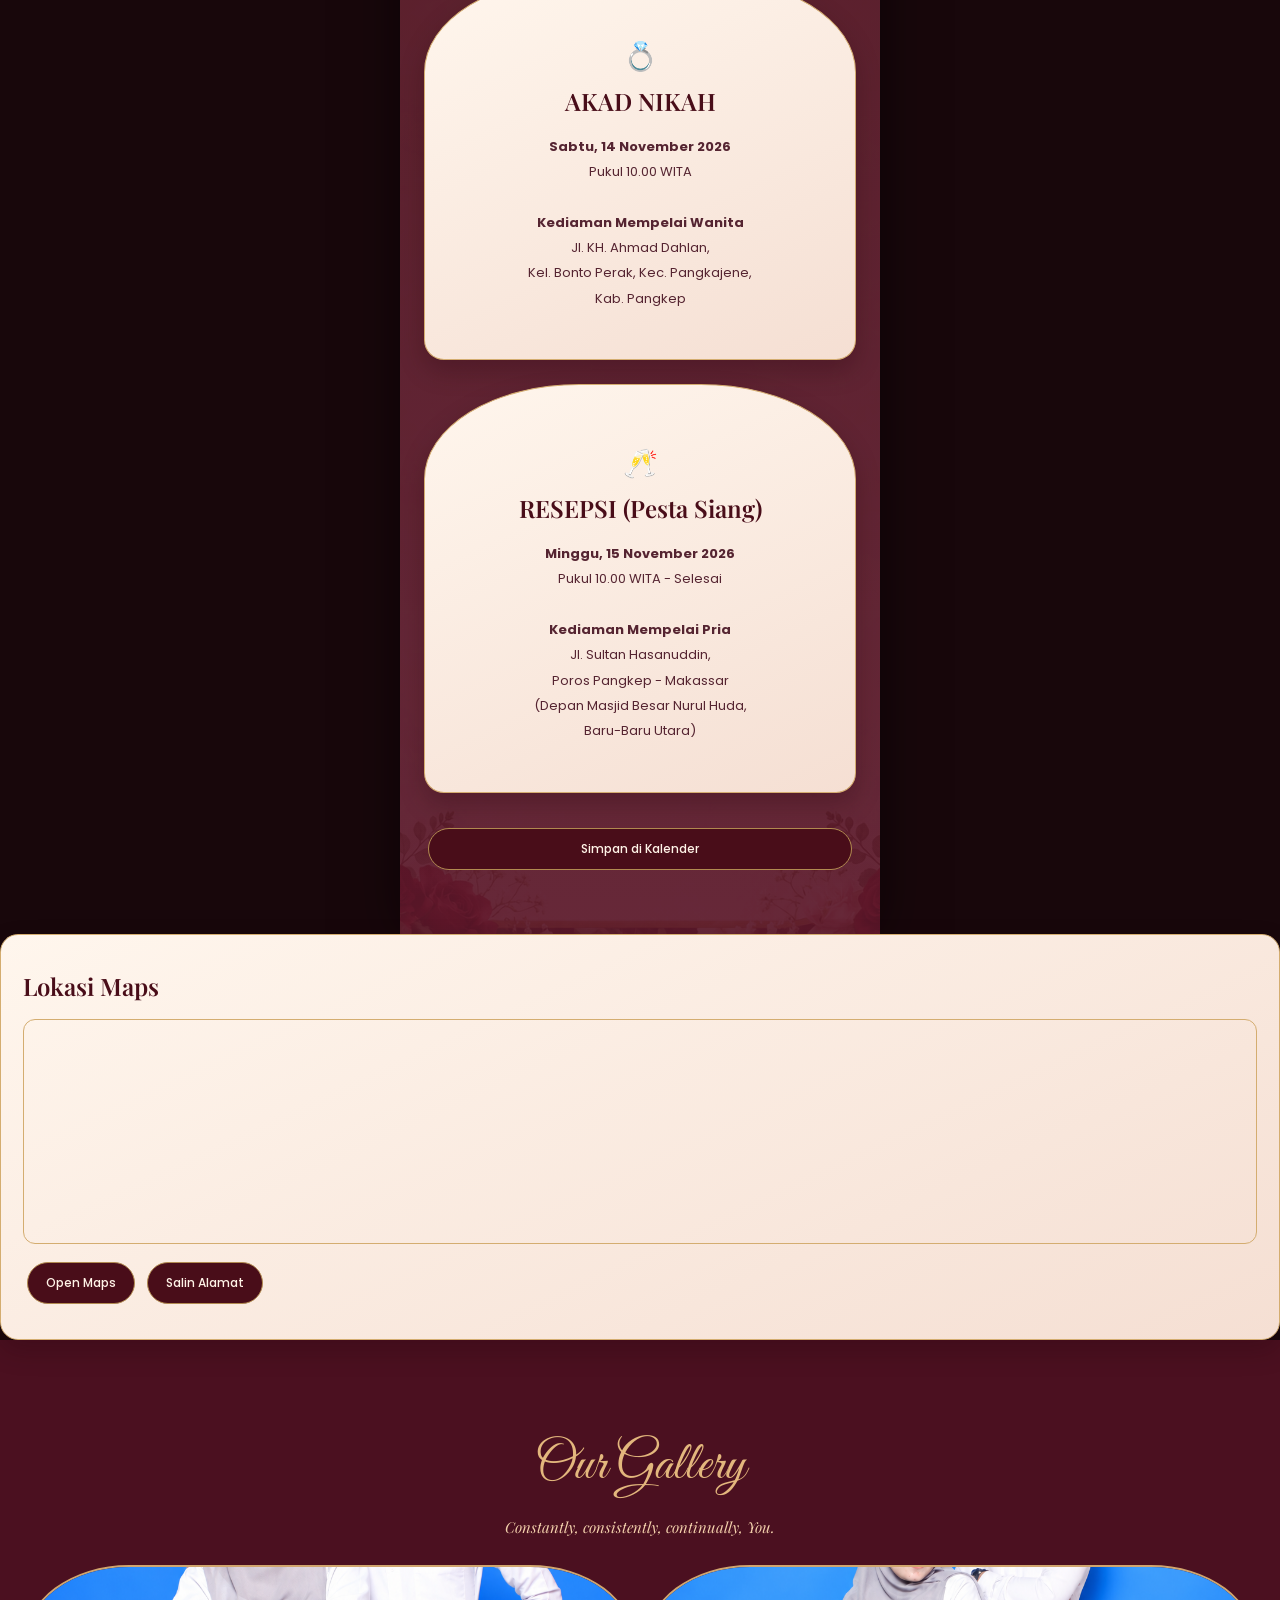
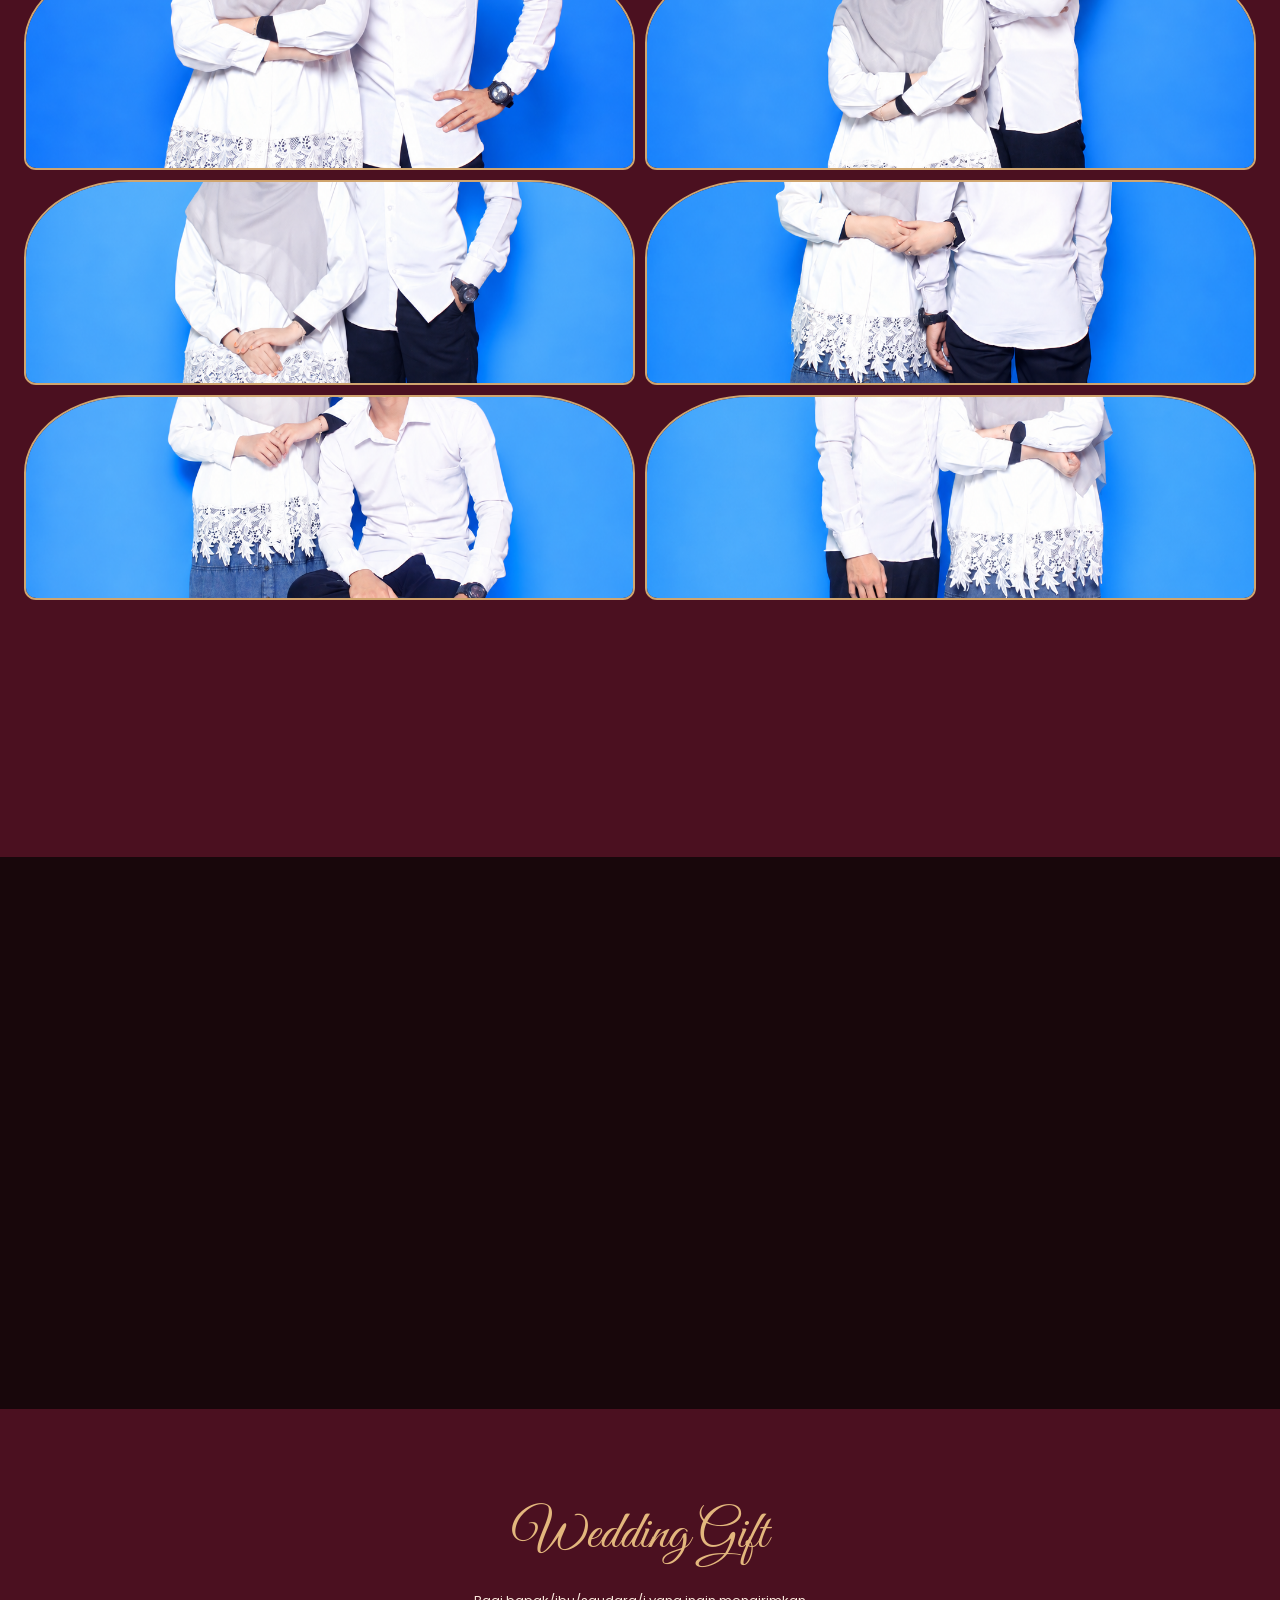
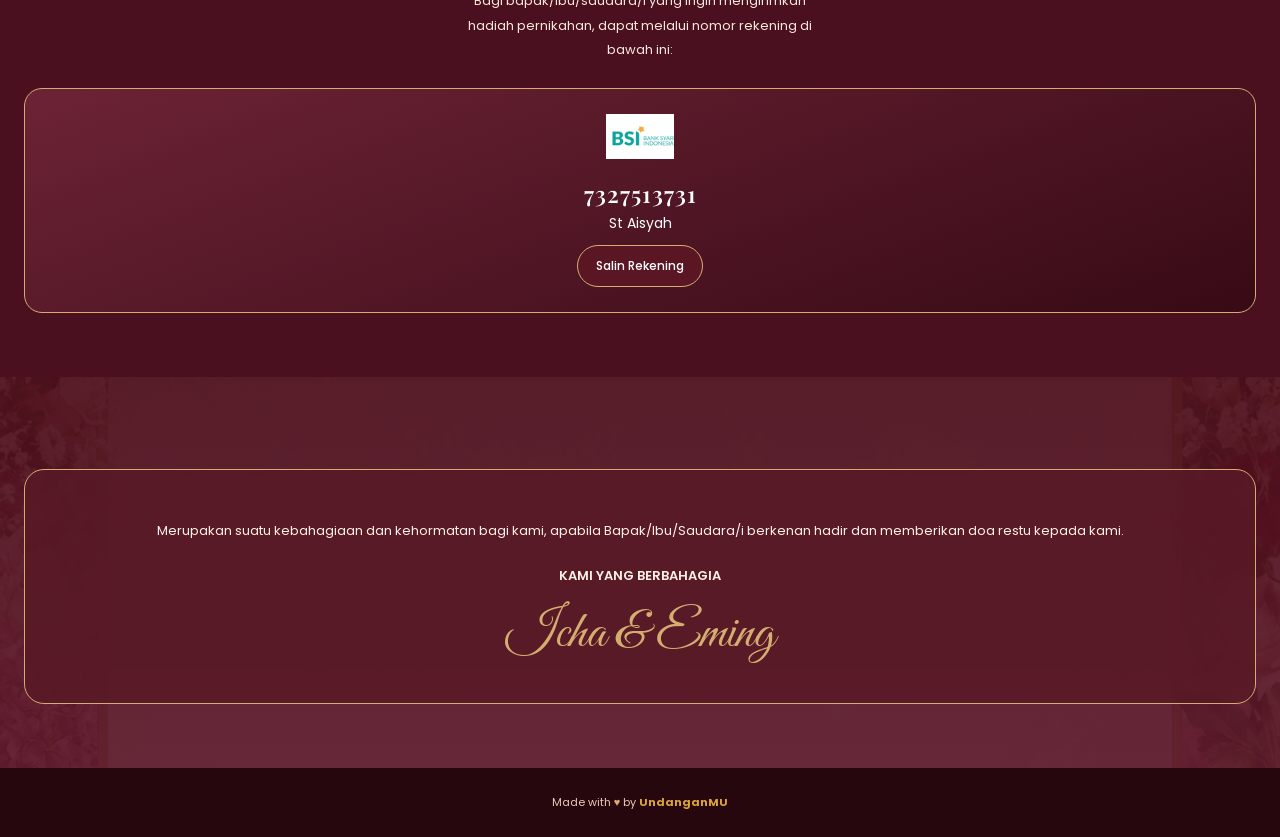
==== commit f59cc29a: "first commit" ====
--- a/invitation.html
+++ b/invitation.html
@@ -79,26 +79,52 @@
 <div><span id="seconds">00</span><small>Detik</small></div>
 </div>
 </div>
-<!-- Akad & Resepsi -->
-<div class="section-card arch-event-card anim-pop" style="animation-delay: 0.4s">
-<div class="event-icon">💍</div>
-<h2 class="heading">AKAD NIKAH</h2>
-<p class="event-detail">
-<strong>Sabtu, 14 November 2026</strong><br/>
-            Pukul 10.00 WITA<br/><br/>
-<strong>Kediaman Mempelai Wanita</strong><br/>
-            Jln Kh Ahmad Dahlan, Kel. Bonto Perak, Kec. Pangkajene, Kab. Pangkep
-          </p>
-</div>
-<div class="section-card arch-event-card anim-pop" style="animation-delay: 0.6s">
-<div class="event-icon">🥂</div>
-<h2 class="heading">RESEPSI (Pesta Siang)</h2>
-<p class="event-detail">
-<strong>Sabtu, 14 November 2026</strong><br/>
-            Pukul 11.00 WITA - Selesai<br/><br/>
-<strong>Kediaman Mempelai Wanita</strong><br/>
-            Jln Kh Ahmad Dahlan, Kel. Bonto Perak, Kec. Pangkajene, Kab. Pangkep
-          </p>
+
+<!-- =====================================
+     AKAD NIKAH & RESEPSI MEMPELAI PRIA
+===================================== -->
+
+<!-- AKAD NIKAH -->
+<div class="section-card arch-event-card anim-pop"
+     style="animation-delay: 0.4s">
+
+  <div class="event-icon">💍</div>
+
+  <h2 class="heading">AKAD NIKAH</h2>
+
+  <p class="event-detail">
+    <strong>Sabtu, 14 November 2026</strong><br>
+    Pukul 10.00 WITA<br><br>
+
+    <strong>Kediaman Mempelai Wanita</strong><br>
+    Jl. KH. Ahmad Dahlan,<br>
+    Kel. Bonto Perak, Kec. Pangkajene,<br>
+    Kab. Pangkep
+  </p>
+
+</div>
+
+<!-- RESEPSI MEMPELAI PRIA -->
+<div class="section-card arch-event-card anim-pop"
+     style="animation-delay: 0.6s">
+
+  <div class="event-icon">🥂</div>
+
+  <h2 class="heading">RESEPSI (Pesta Siang)</h2>
+
+  <p class="event-detail">
+    <strong>Minggu, 15 November 2026</strong><br>
+    Pukul 10.00 WITA - Selesai<br><br>
+
+    <strong>Kediaman Mempelai Pria</strong><br>
+    Jl. Sultan Hasanuddin,<br>
+    Poros Pangkep - Makassar<br>
+    (Depan Masjid Besar Nurul Huda,<br>
+    Baru-Baru Utara)
+  </p>
+
+</div>
+
 <a class="calendar-button" href="https://calendar.google.com/calendar/render?action=TEMPLATE&amp;text=Pernikahan%20Icha%20%26%20Eming&amp;dates=20261114T020000Z%2F20261114T060000Z&amp;details=Menghadiri%20acara%20Pernikahan%20Icha%20%26%20Eming&amp;location=Jln%20Kh%20Ahmad%20Dahlan%2C%20Kel.%20Bonto%20Perak%2C%20Kec.%20Pangkajene%2C%20Kab.%20Pangkep" rel="noopener noreferrer" target="_blank">Simpan di Kalender</a>
 </div>
 <div class="section-card anim-pop" style="animation-delay: 0.8s">
